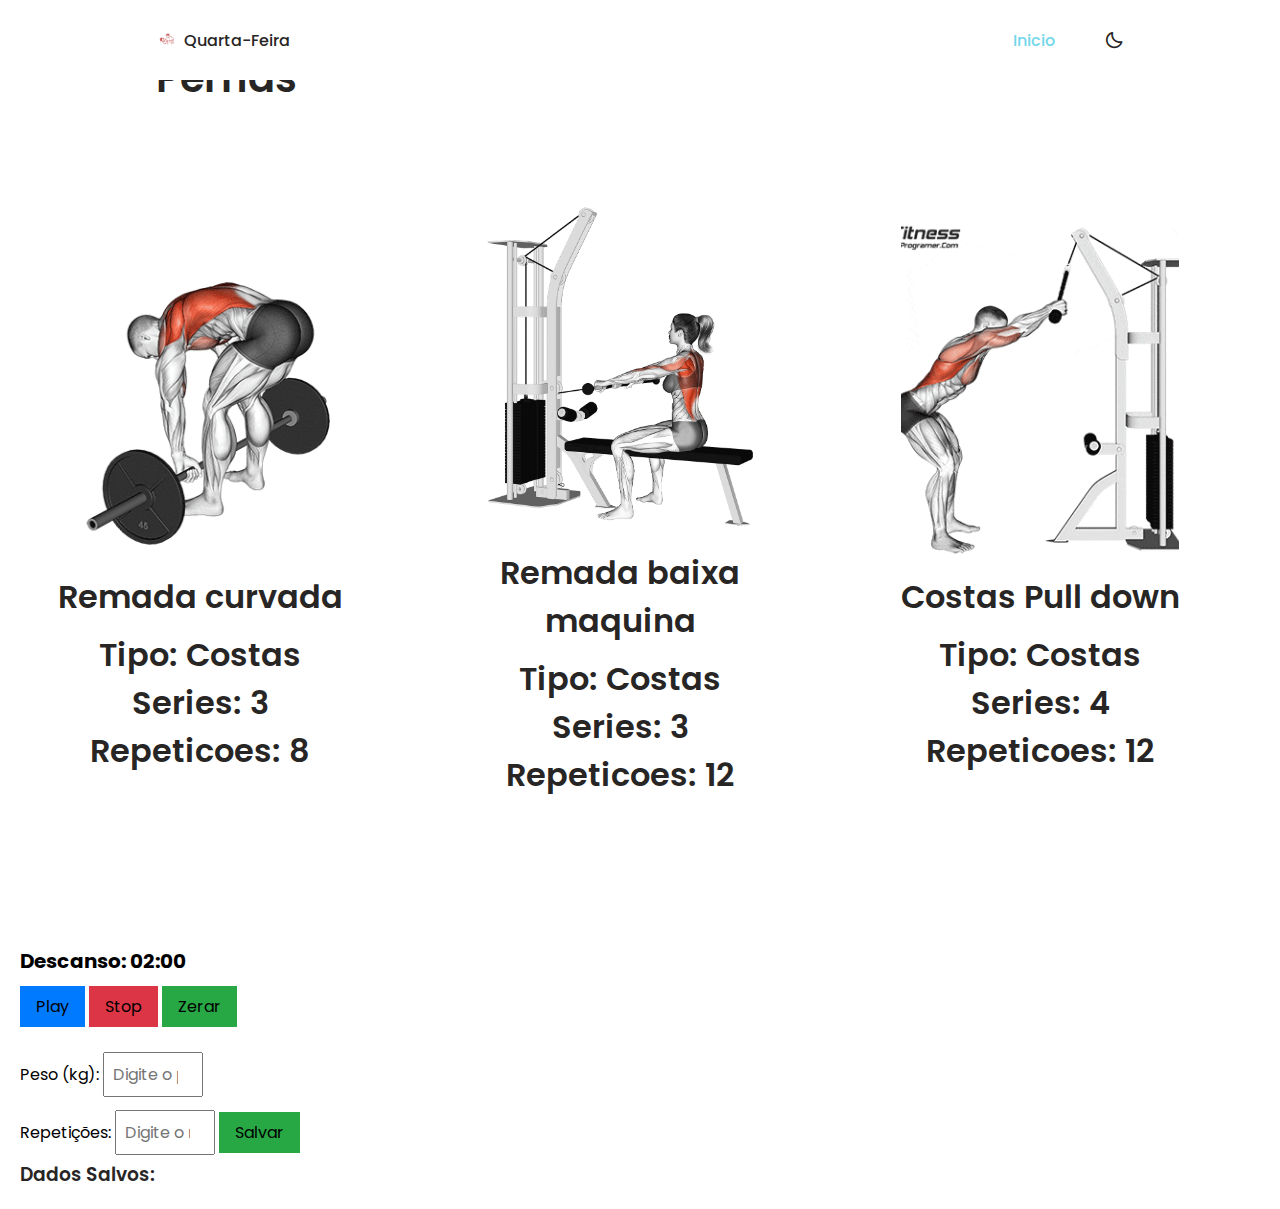
==== Quarta.html @ 47ea39f4 "Add files via upload" ====
<!DOCTYPE html>
<html lang="pt-br">
<head>
    <meta charset="UTF-8">
    <meta name="viewport" content="width=device-width, initial-scale=1.0">

    <!--=============== FAVICON ===============-->
    <link rel="shortcut icon" href="assets/img/favicon.png" type="image/x-icon">

    <!--=============== BOXICONS ===============-->
    <link rel="stylesheet" href="https://unpkg.com/boxicons@latest/css/boxicons.min.css">

    <!--=============== SWIPER CSS ===============--> 
    <link rel="stylesheet" href="./css/swiper-bundle.min.css">

    <!--=============== CSS ===============-->
    <link rel="stylesheet" href="./css/styles1.css">

    <title>Treino Semanal</title>

    <style>
        /* Estilos para a rolagem horizontal */
        .horizontal-scroll-container {
            display: flex;
            overflow-x: auto;  /* Permite rolar horizontalmente */
            gap: 20px;  /* Espaço entre os itens */
            padding: 20px;
            scroll-snap-type: x mandatory;  /* Permite um "efeito de clique" suave quando rolar */
            width: 100vw;  /* Preenche toda a largura da tela */
            height: 90vh;  /* Preenche toda a altura da tela */
        }

        .horizontal-scroll-container::-webkit-scrollbar {
            height: 8px; /* Tamanho da barra de rolagem */
        }

        .horizontal-scroll-container::-webkit-scrollbar-thumb {
            background-color: #ffffff00;  /* Cor da barra de rolagem */
            border-radius: 10px;
        }

        .grid-item {
            background-color: rgba(0, 0, 0, 0);
            border-radius: 8px;
            width: 98vw;  /* Largura maior para ocupar mais espaço */
            max-width: 400px;  /* Largura máxima para não ficar muito grande */
            height: 80vh;  /* Altura maior para usar mais da tela */
            padding: 15px;
            text-align: center;
            scroll-snap-align: start;  /* Alinha o item quando for rolado */
            flex-shrink: 0;  /* Impede que os itens encolham */
            display: flex;
            flex-direction: column;
            justify-content: center;
            align-items: center;
        }

        .grid-item img {
            width: 100%;
            height: 50%;
            object-fit: cover;  /* Garante que a imagem cubra a área do item */
            border-radius: 8px;
            margin-bottom: 10px;
        }

        .grid-item h2 {
            font-size: 32px;  /* Tamanho maior para o título */
            margin-bottom: 10px;
        }

        .grid-item p {
            font-size: 18px;  /* Tamanho maior para o texto */
            color: #000000;
            max-width: 90%;  /* Limita a largura do texto */
            text-align: center;
        }
    </style>
</head>

<body>

    <!--==================== HEADER ====================-->

    <header class="header" id="header">
        <nav class="nav container">
            <a href="index.html" class="nav__logo">
                <img src="assets/img/favicon.png" alt="" class="nav__logo-img"> 
                Quarta-Feira
            </a>

            <div class="nav__menu" id="nav-menu">
                <ul class="nav__list">
                    <li class="nav__item">
                        <a href="index.html" class="nav__link active-link">Inicio</a>
                    </li>
                </ul>

                <div class="nav__close" id="nav-close">
                    <i class='bx bx-x' ></i>
                </div>

                <img src="assets/img/nav-light.png" alt="" class="nav__img">
            </div>
            <div class="nav__btns">

                <!-- Theme change button -->

                <i class='bx bx-moon change-theme' id="theme-button"></i>

                <!-- Toggle button -->

                <div class="nav__toggle" id="nav-toggle">
                    <i class='bx bx-grid-alt' ></i>
                </div>
            </div>

        </nav>
    </header>

    <!--==================== MAIN ====================-->
    <main class="main">
        <section class="home" id="home">
            <div class="home__container container">
                <h1 class="home__title"> Pernas </h1>
            </div>

            <!--==================== GRID DE EXERCÍCIOS COM ROLAGEM HORIZONTAL ====================-->
            <div class="horizontal-scroll-container">

                <div class="grid-item">
                    <img src="./assets/img/Remada curvada.gif" alt="Exercício 1">
                    <h2 class="home__title"> Remada curvada </h2> 

                    <h1>Tipo: Costas</h1>
                    <h1>Series: 3</h1>
                    <h1>Repeticoes: 8</h1>

                </div>

                <div class="grid-item">
                    <img src="./assets/img/Remada baixa maquina.gif" alt="Exercício 2">
                    <h2 class="home__title"> Remada baixa maquina </h2> 

                    <h1>Tipo: Costas</h1>
                    <h1>Series: 3</h1>
                    <h1>Repeticoes: 12</h1>

                </div>

                <div class="grid-item">
                    <img src="./assets/img/Costas Pull down.gif" alt="Exercício 3">
                    <h2 class="home__title"> Costas Pull down </h2> 

                    <h1>Tipo: Costas</h1>
                    <h1>Series: 4</h1>
                    <h1>Repeticoes: 12</h1>

                </div>

                <div class="grid-item">
                    <img src="./assets/img/Costas Pulley aberto.webp" alt="Exercício 4">
                    <h2 class="home__title"> Costas Pulley aberto </h2> 

                    <h1>Tipo: Costas</h1>
                    <h1>Series: 3</h1>
                    <h1>Repeticoes: 8</h1>

                </div>

                <div class="grid-item">
                    <img src="./assets/img/Costas Pulley neutro.gif" alt="Exercício 5">
                    <h2 class="home__title"> Pesado Costas Pulley neutro </h2> 

                    <h1>Tipo: Costas</h1>
                    <h1>Series: 3</h1>
                    <h1>Repeticoes: 8</h1>

                </div>

                <div class="grid-item">
                    <img src="./assets/img/Costas Levantamento terra.gif" alt="Exercício 6">
                    <h2 class="home__title"> Costas Levantamento terra </h2> 

                    <h1>Tipo: Costas</h1>
                    <h1>Series: 3</h1>
                    <h1>Repeticoes: 3</h1>

                </div>

                <div class="grid-item">
                    <img src="./assets/img/Rosca alternada.gif" alt="Exercício 7">
                    <h2 class="home__title"> Rosca alternada </h2> 

                    <h1>Tipo: Costas</h1>
                    <h1>Series: 4</h1>
                    <h1>Repeticoes: 12</h1>

                </div>

                <div class="grid-item">
                    <img src="./assets/img/Rosca Martelo.gif" alt="Exercício 7">
                    <h2 class="home__title"> Rosca Martelo </h2> 

                    <h1>Tipo: Costas</h1>
                    <h1>Series: 3</h1>
                    <h1>Repeticoes: 12</h1>

                </div>


                <!-- Adicione mais itens do grid conforme necessário -->
            </div>
        </section>
    </main>

    <!--==================== FOOTER ====================-->
    <footer class="footer section">
        <div class="timer-container">
          <p>Descanso: <span id="timer">02:00</span></p>
          <button id="play-btn" onclick="startTimer()">Play</button>
          <button id="stop-btn" onclick="stopTimer()">Stop</button>
          <button id="reset-btn" onclick="resetTimer()">Zerar</button>
        </div>
      
        <div class="workout-form">
          <label for="kg">Peso (kg):</label>
          <input type="number" id="kg" placeholder="Digite o peso (kg)" required>
          <br>
          <label for="reps">Repetições:</label>
          <input type="number" id="reps" placeholder="Digite o número de repetições" required>
          
          <button onclick="saveData()">Salvar</button>
        </div>
      
        <div class="saved-data">
          <h3>Dados Salvos:</h3>
          <ul id="data-list"></ul>
        </div>
      </footer>
      
      
      

    <!--=============== SCROLL REVEAL ===============-->
    <script src="./js/scrollreveal.min.js"></script>

    <!--=============== SWIPER JS ===============-->
    <script src="./js/swiper-bundle.min.js"></script>

    <!--=============== MAIN JS ===============-->
    <script src="./js/main.js"></script>
</body>
</html>
---- css/styles1.css ----
/*=============== GOOGLE FONTS ===============*/
@import url("https://fonts.googleapis.com/css2?family=Poppins:wght@400;500;600&display=swap");

/*=============== VARIABLES CSS ===============*/
:root {
  --header-height: 3.5rem;

  /*========== Colors ==========*/
  /*Color mode HSL(hue, saturation, lightness)*/
  --first-color: hsl(189, 73%, 68%);
  --first-color-alt: hsl(304, 100%, 50%);
  --title-color: hsl(355, 4%, 15%);
  --text-color: hsl(0, 0%, 0%);
  --text-color-light: hsl(355, 4%, 55%);
  --body-color: #fff;
  --container-color: #fff;

  /*========== Font and typography ==========*/
  /*.5rem = 8px | 1rem = 16px ...*/
  --body-font: 'Poppins', sans-serif;

  --biggest-font-size: 1.5rem;
  --h1-font-size: 1.5rem;
  --h2-font-size: 1.25rem;
  --h3-font-size: 1rem;
  --normal-font-size: .938rem;
  --small-font-size: .813rem;
  --smaller-font-size: .75rem;

  /*========== Font weight ==========*/

  --font-medium: 500;
  --font-semi-bold: 600;

  /*========== Margenes Bottom ==========*/
  /*.5rem = 8px | 1rem = 16px ...*/

  --mb-0-25: .25rem;
  --mb-0-5: .5rem;
  --mb-1: 2rem;
  --mb-1-5: 1.5rem;
  --mb-2: 2rem;
  --mb-2-5: 2.5rem;

  /*========== z index ==========*/

  --z-tooltip: 10;
  --z-fixed: 100;
}

/* Responsive typography */

@media screen and (min-width: 968px) {
  :root {
    --biggest-font-size: 2.5rem;
    --h1-font-size: 2.25rem;
    --h2-font-size: 1.5rem;
    --h3-font-size: 1.25rem;
    --normal-font-size: 1rem;
    --small-font-size: .875rem;
    --smaller-font-size: .813rem;
  }
}

/*=============== BASE ===============*/

* {
  box-sizing: border-box;
  padding: 0;
  margin: 0;
}

html {
  scroll-behavior: smooth;
}

body,
button,
input {
  font-family: var(--body-font);
  font-size: var(--normal-font-size);
}

body {
  margin: var(--header-height) 0 0 0;
  background-color: var(--body-color);
  color: var(--text-color);
  transition: .4s; /*For animation dark mode*/
}

h1, h2, h3, h4 {
  color: var(--title-color);
  font-weight: var(--font-semi-bold);
}

ul {
  list-style: none;
}

a {
  text-decoration: none;
}

img {
  max-width: 75%;
  height: auto;
}

button {
  cursor: pointer;
  border: none;
  outline: none;
}

/*=============== THEME ===============*/

.nav__btns {
  display: flex;
  align-items: center;
  column-gap: 1rem;
}

.change-theme {
  color: var(--title-color);
  font-size: 1.25rem;
  cursor: pointer;
}

/*========== Variables Dark theme ==========*/

body.dark-theme {
  --title-color: hsl(355, 4%, 95%);
  --text-color: hsl(355, 4%, 75%);
  --body-color: hsl(0, 0%, 0%);
  --container-color: hsl(0, 0%, 0%);
}

/*========== 
    Color changes in some parts of 
    the website, in dark theme 
==========*/

.dark-theme .scroll-header,
.dark-theme .nav__menu {
  box-shadow: 0 2px 4px hsla(0, 0%, 4%, .3);
}


.dark-theme .message__input {
  background-color: var(--body-color);
}

.dark-theme .message__button {
  background-color: var(--first-color);
}

.dark-theme .message__button:hover {
  background-color: var(--first-color-alt);
}

.dark-theme::-webkit-scrollbar {
  background: hsl(348, 14%, 7%);
}

/*=============== REUSABLE CSS CLASSES ===============*/

.container {
  max-width: 968px;
  margin-left: var(--mb-1-5);
  margin-right: var(--mb-1-5);
}

.grid {
  display: grid;
}

.main {
  overflow: hidden;
}

.section {
  padding: 1rem 5px 2rem;
}

.section__title {
  font-size: var(--h2-font-size);
  margin-bottom: var(--mb-2-5);
  text-align: center;
}

/*=============== HEADER ===============*/
.header {
  width: 100%;
  background-color: var(--body-color);
  position: fixed;
  top: 0;
  left: 0;
  z-index: var(--z-fixed);
  transition: .4s; /*For animation dark mode*/
}

/*=============== NAV ===============*/

.nav {
  height: var(--header-height);
  display: flex;
  justify-content: space-between;
  align-items: center;
}

.nav__logo, 
.nav__close, 
.nav__toggle {
  color: var(--title-color);
}

.nav__logo {
  display: flex;
  align-items: center;
  column-gap: .25rem;
  font-weight: var(--font-medium);
}

.nav__logo-img {
  width: 1.5rem;
}

.nav__toggle {
  display: inline-flex;
  font-size: 1.25rem;
  cursor: pointer;
}

@media screen and (max-width: 767px) {
  .nav__menu {
    position: fixed;
    background-color: var(--body-color);
    top: -100%;
    left: 0;
    width: 100%;
    padding: 4rem 0;
    border-radius: 0 0 1.5rem 1.5rem;
    box-shadow: 0 1px 4px hsla(0, 4%, 15%, .1);
    transition: .4s;
  }
}

.nav__img {
  width: 100px;
  position: absolute;
  top: 0;
  left: 0;
  transform: rotate(-15deg);
}

.nav__list {
  display: flex;
  flex-direction: column;
  align-items: center;
  row-gap: 1.5rem;
}

.nav__link {
  color: var(--title-color);
  font-weight: var(--font-medium);
  transition: .3s;
}

.nav__link:hover {
  color: var(--first-color);
}

.nav__close {
  font-size: 2rem;
  position: absolute;
  top: .5rem;
  right: 1rem;
  cursor: pointer;
}

/* Show menu */
.show-menu {
  top: 0;
}

/* Change background header */
.scroll-header {
  box-shadow: 0 1px 4px hsla(0, 4%, 15%, .1);
}

/* Active link */
.active-link {
  color: var(--first-color);
}

/*=============== HOME ===============*/
.home__container {
  padding-top: 0rem;
  row-gap: 1.5rem;
}

.home__img {
  width: 320px;
  justify-self: center;
}

.home__data {
  text-align: center;
}

.home__title {
  font-size: var(--biggest-font-size);
  line-height: 150%;
  margin-bottom: var(--mb-0-5);
}

.home__description {
  font-size: var(--small-font-size);
  padding: 0 2rem;
  margin-bottom: var(--mb-2-5);
}

/*=============== BUTTONS ===============*/
.button {
  display: inline-block;
  background-color: var(--first-color);
  color: rgb(0, 0, 0);
  padding: 1.15rem 2.75rem;
  font-weight: var(--font-medium);
  border-radius: 3rem;
  transition: .3s;
}

.button:hover {
  background-color: var(--first-color-alt);
}

/*=============== GIVING ===============*/
.giving__container {
  grid-template-columns: repeat(3, 1fr);
  gap: 2.5rem 1.5rem;
}

.giving__content {
  text-align: center;
}

.giving__img {
  width: 200px;
  transition: .3s;
}

.giving__title {
  font-size: var(--h3-font-size);
  margin-bottom: var(--mb-0-100);
}

.giving__description {
  font-size: var(--small-font-size);
}

.giving__img:hover {
  transform: translateY(-.25rem);
}

/*=============== CELEBRATE ===============*/

.celebrate__container {
  row-gap: 2rem;
}

.celebrate__data {
  text-align: center;
}

.celebrate__title {
  margin-bottom: var(--mb-1-5);
}

.celebrate__description {
  margin-bottom: var(--mb-2-5);
}

.celebrate__img {
  width: 250px;
  justify-self: center;
}

/*=============== GIFT ===============*/
.gift__container {
  grid-template-columns: repeat(3, 1fr);
  gap: 1.5rem;
}

.gift__card {
  display: grid;
  position: relative;
  background-color: var(--container-color);
  box-shadow: 0 4px 16px rgba(119, 0, 255, 0.1);
  padding: 1.5rem 1rem 1rem;
  border-radius: .75rem;
}

.gift__img {
  width: 100px;
  justify-self: center;
  margin-bottom: var(--mb-0-25);
  transition: .3s;
}

.gift__icon {
  font-size: 1.25rem;
  color: var(--first-color);
  position: absolute;
  top: 1rem;
  right: 1rem;
  cursor: pointer;
}

.gift__price {
  font-size: var(--h3-font-size);
}

.gift__title {
  font-size: var(--smaller-font-size);
  font-weight: var(--font-medium);
}

.gift__card:hover .gift__img {
  transform: translateY(-.25rem);
}

/*=============== NEW ===============*/
.new__card {
  position: relative;
  width: 230px;
  background-color: var(--container-color);
  box-shadow: 0 4px 16px hsla(355, 25%, 15%, .1);
  padding: 1rem 1rem 1.5rem;
  border-radius: .75rem;
  text-align: center;
  margin-bottom: 4rem;
  overflow: hidden;
}

.new__overlay {
  width: 250px;
  height: 250px;
  background-color: var(--first-color);
  position: absolute;
  top: -5rem;
  left: .65rem;
  z-index: 0;
}

.new__img {
  position: relative;
  width: 250px;
  margin-bottom: var(--mb-2);
  transition: .3s;
}

.new__price {
  font-size: var(--h2-font-size);
}

.new__title {
  font-weight: var(--font-medium);
}

.new__button {
  display: flex;
  padding: .5rem;
  border-radius: .25rem .25rem .75rem .25rem;
  position: absolute;
  right: 0;
  bottom: 0;
}

.new__icon {
  font-size: 1.25rem;
}

.new__card:hover .new__img {
  transform: translateY(-.5rem);
}

/*Class Swiper*/
.swiper-pagination-bullet {
  background-color: var(--text-color);
}

.swiper-pagination-bullet-active {
  background-color: var(--first-color);
}

/*=============== MESSAGE ===============*/


.message__form {
  text-align: center;
}

.message__title {
  color: #fff;
  margin-bottom: var(--mb-2-5);
}

.message__input {
  width: 100%;
  background: #fff;
  color: var(--text-color);
  padding: 1rem 1.5rem;
  border-radius: 3rem;
  border: none;
  outline: none;
  margin-bottom: var(--mb-1);
}

.message__button {
  background-color: var(--title-color);
  width: 100%;
}

.message__button:hover {
  background-color: var(--title-color);
}

.message__img {
  width: 500px;
  justify-self: center;

}

/*=============== FOOTER ===============*/
.footer {
  overflow: hidden;
}

.footer__container {
  position: relative;
  row-gap: 2rem;
}

.footer__logo {
  display: flex;
  align-items: center;
  column-gap: .25rem;
  color: var(--title-color);
  font-weight: var(--font-medium);
}

.footer__logo-img {
  width: 1.5rem;
}

.footer__description {
  font-size: var(--small-font-size);
}

.footer__logo, 
.footer__title {
  margin-bottom: var(--mb-1);
}

.footer__title {
  font-size: var(--h3-font-size);
}

.footer__links, 
.footer__aviables {
  display: flex;
  flex-direction: column;
  row-gap: .75rem;
}

.footer__link {
  color: var(--text-color);
  transition: .3s;
}

.footer__link:hover {
  color: var(--title-color);
}

.footer__aviable-img {
  width: 100px;
  cursor: pointer;
}

.footer__copy {
  display: block;
  margin: 3.5rem 0 1rem 0;
  text-align: center;
  font-size: var(--smaller-font-size);
  color: var(--text-color-light);
}

.footer__img1, 
.footer__img2 {
  position: absolute;
  width: 100px;
}

.footer__img1 {
  top: 25%;
  right: 2rem;
}

.footer__img2 {
  top: 75%;
  right: -4rem;
}

/*=============== SCROLL UP ===============*/

.scrollup {
  position: fixed;
  right: 1rem;
  bottom: -30%;
  background-color: var(--container-color);
  box-shadow: 0 4px 12px rgba(0, 0, 0, 0.1);
  display: inline-flex;
  padding: .35rem;
  border-radius: .25rem;
  z-index: var(--z-tooltip);
  opacity: .8;
  transition: .4s;
}

.scrollup:hover { 
  opacity: 1;
}

.scrollup__icon {
  font-size: 1.25rem;
  color: var(--first-color);
}

/* Show Scroll Up*/
.show-scroll {
  bottom: 3rem;
}

/*=============== SCROLL BAR ===============*/
::-webkit-scrollbar {
  width: .6rem;
  background: hsl(0, 0%, 0%);
  border-radius: 1rem;
}

::-webkit-scrollbar-thumb {
  background: hsl(0, 0%, 0%);
  border-radius: 1rem;
}

/*=============== BREAKPOINTS ===============*/
/* For small devices */
@media screen and (max-width: 320px) {
  .container {
    margin-left: var(--mb-1);
    margin-right: var(--mb-1);
  }

  .giving__container {
    gap: 1rem;
  }

  .gift__container {
    grid-template-columns: 150px;
    justify-content: center;
  }
}

/* For medium devices */
@media screen and (min-width: 576px) {
  .home__description {
    padding: 0 8rem;
  }

  .giving__container {
    grid-template-columns: repeat(3, 142px);
    justify-content: center;
    gap: 2.5rem 3.5rem;
  }

  .celebrate__description {
    padding: 0 4rem;
  }

  .gift__container {
    grid-template-columns: repeat(3, 180px);
    justify-content: center;
    gap: 2rem;
  }

  .message__input,
  .message__button {
    width: 60%;
  }

  .footer__container {
    grid-template-columns: repeat(5, 1fr);
    gap: 3rem 1rem;
  }
}

@media screen and (min-width: 767px) {
  body {
    margin: 0;
  }

  .nav {
    height: calc(var(--header-height) + 1.5rem);
    column-gap: 3rem;
  }
  .nav__toggle, 
  .nav__close, 
  .nav__img {
    display: none;
  }
  .nav__menu {
    margin-left: auto;
  }
  .nav__list {
    flex-direction: row;
    column-gap: 3rem;
  }
  .dark-theme .nav__menu {
    box-shadow: none;
  }

  .home__container,
  .celebrate__container,
  .message__container {
    grid-template-columns: repeat(2, 1fr);
    align-items: center;
  }
  .home__container {
    padding-top: 3rem;
  }
  .home__data {
    text-align: initial;
  }
  .home__description {
    padding: 0;
  }

  .giving__container {
    grid-template-columns: repeat(3, 142px);
    column-gap: 5rem;
  }

  .celebrate__data, 
  .celebrate__title {
    align-items: center;
  }
  .celebrate__description {
    padding: 0;
  }

  .gift__container {
    grid-template-columns: repeat(5, 200px);
    gap: 2.5rem;
  }

  .footer__container {
    grid-template-columns: repeat(5, 1fr);
  }
}

/* For large devices */
@media screen and (min-width: 992px) {
  .container {
    margin-left: auto;
    margin-right: auto;
  }

  .home__container {
    column-gap: 1rem;
  }
  .home__img {
    width: 500px;
  }
  .home__description {
    padding-right: 8rem;
  }

  .giving__container {
    column-gap: 8rem;
    padding-top: 2rem;
  }
  .giving__img {
    width: 120px;
  }

  .celebrate__img {
    width: 450px;
  }
  .celebrate__description {
    padding-right: 0rem;
  }

  .gift__container {
    padding-top: 2rem;
  }
  .gift__card {
    padding: 2rem 1.5rem 1.5rem;
  }
  .gift__img {
    width: 120px;
    margin-bottom: var(--mb-1);
  }
  .gift__title {
    font-size: var(--small-font-size);
  }

  .new__container {
    padding-top: 2rem;
  }
  .new__card {
    margin-bottom: 5rem;
  }
  .new__price {
    font-size: var(--h3-font-size);
  }

  .message__container {
    padding: 2.5rem ;
    grid-template-columns: repeat(2, max-content);
    column-gap: 5rem;
    justify-content: center;
  }

  .message__form {
    text-align: initial;
  }
  .message__title {
    font-size: var(--h1-font-size);
  }
  .message__input {
    display: block;
    width: 280px;
  }
  .message__button {
    width: initial;
  }
  .message__img {
    width: 320px;
    justify-self: center;
  }

  .footer__container {
    grid-template-columns: repeat(5, max-content);
    justify-content: space-between;
  }
  .footer__copy {
    margin-top: 7rem;
  }
  
  .scrollup {
    right: 3rem;
  }
}

.footer {
  padding: 20px;;
}

.timer-container {
  font-size: 20px;
  font-weight: bold;
}

.workout-form {
  margin-top: 20px;
}

.workout-form input {
  margin: 5px 0;
  padding: 8px;
  width: 100px;
}

button {
  margin-top: 10px;
  padding: 8px 16px;
  background-color: #28a745;
  color: rgb(0, 0, 0);
  border: none;
  cursor: pointer;
}

button:hover {
  background-color: #218838;
}

#stop-btn {
  background-color: #dc3545;
}

#stop-btn:hover {
  background-color: #c82333;
}

#play-btn {
  background-color: #007bff;
}

#play-btn:hover {
  background-color: #0069d9;
}
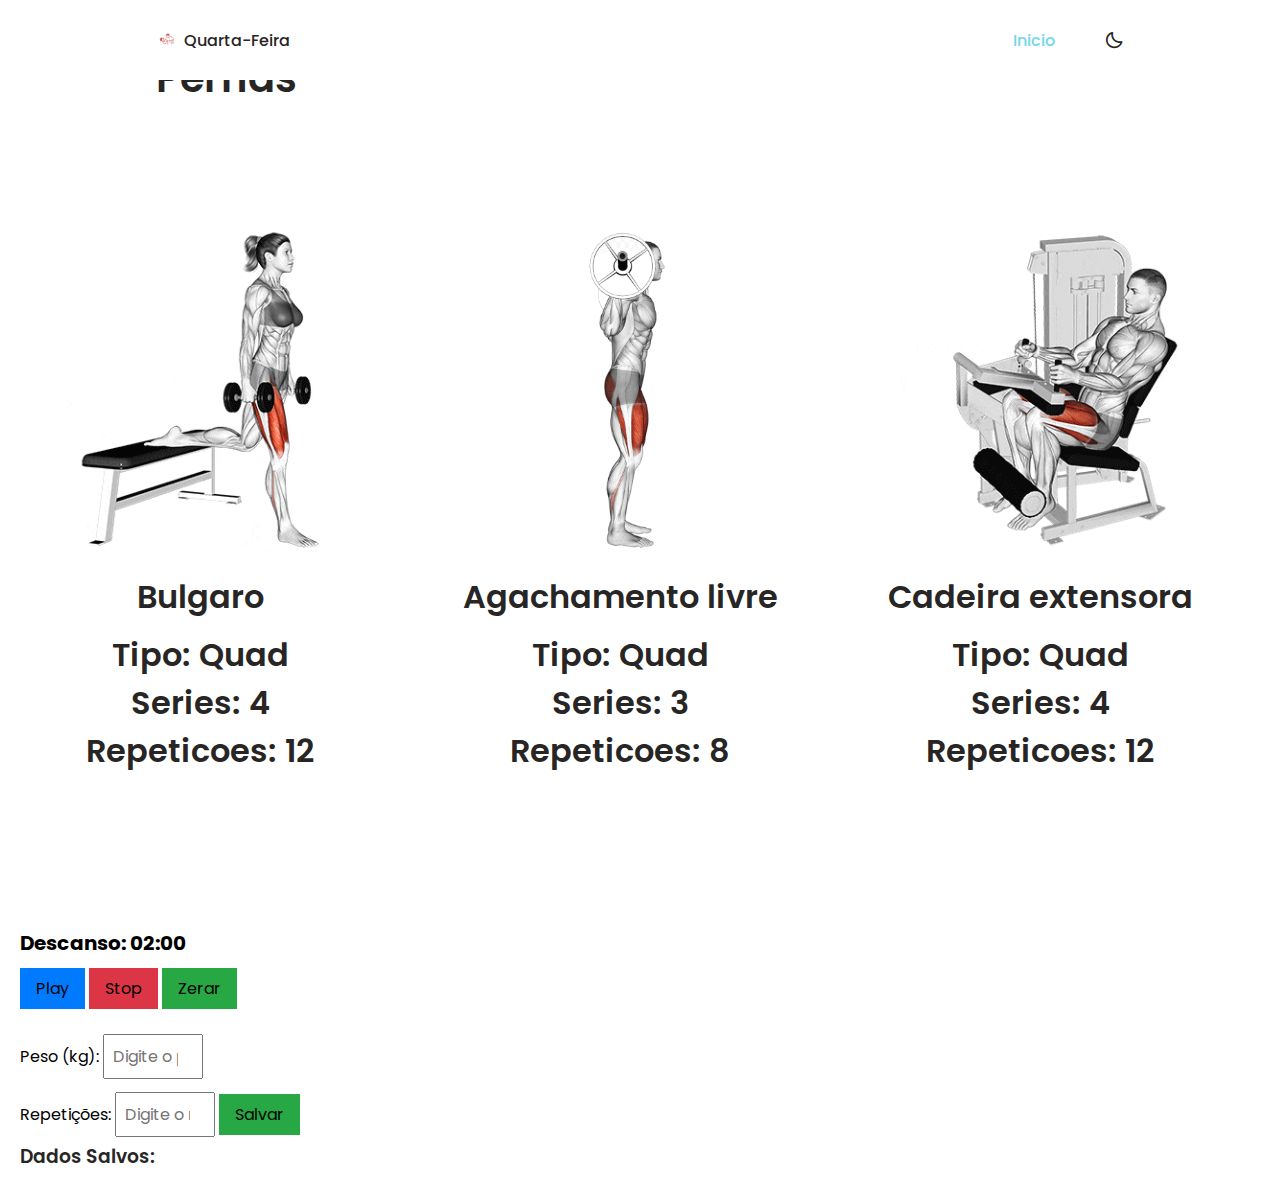
==== commit e744ff1d: "Add files via upload" ====
--- a/Quarta.html
+++ b/Quarta.html
@@ -27,7 +27,7 @@
             padding: 20px;
             scroll-snap-type: x mandatory;  /* Permite um "efeito de clique" suave quando rolar */
             width: 100vw;  /* Preenche toda a largura da tela */
-            height: 90vh;  /* Preenche toda a altura da tela */
+            height: 88vh;  /* Preenche toda a altura da tela */
         }
 
         .horizontal-scroll-container::-webkit-scrollbar {
@@ -128,85 +128,74 @@
             <div class="horizontal-scroll-container">
 
                 <div class="grid-item">
-                    <img src="./assets/img/Remada curvada.gif" alt="Exercício 1">
-                    <h2 class="home__title"> Remada curvada </h2> 
-
-                    <h1>Tipo: Costas</h1>
+                    <img src="./assets/img/Bulgaro.gif" alt="Exercício 1">
+                    <h2 class="home__title"> Bulgaro </h2> 
+
+                    <h1>Tipo: Quad</h1>
+                    <h1>Series: 4</h1>
+                    <h1>Repeticoes: 12</h1>
+
+                </div>
+
+                <div class="grid-item">
+                    <img src="./assets/img/Agachamento livre.gif" alt="Exercício 2">
+                    <h2 class="home__title"> Agachamento livre </h2> 
+
+                    <h1>Tipo: Quad</h1>
                     <h1>Series: 3</h1>
                     <h1>Repeticoes: 8</h1>
 
                 </div>
 
                 <div class="grid-item">
-                    <img src="./assets/img/Remada baixa maquina.gif" alt="Exercício 2">
-                    <h2 class="home__title"> Remada baixa maquina </h2> 
-
-                    <h1>Tipo: Costas</h1>
-                    <h1>Series: 3</h1>
-                    <h1>Repeticoes: 12</h1>
-
-                </div>
-
-                <div class="grid-item">
-                    <img src="./assets/img/Costas Pull down.gif" alt="Exercício 3">
-                    <h2 class="home__title"> Costas Pull down </h2> 
-
-                    <h1>Tipo: Costas</h1>
+                    <img src="./assets/img/Cadeira extensora.gif" alt="Exercício 3">
+                    <h2 class="home__title"> Cadeira extensora </h2> 
+
+                    <h1>Tipo: Quad</h1>
                     <h1>Series: 4</h1>
                     <h1>Repeticoes: 12</h1>
 
                 </div>
 
                 <div class="grid-item">
-                    <img src="./assets/img/Costas Pulley aberto.webp" alt="Exercício 4">
-                    <h2 class="home__title"> Costas Pulley aberto </h2> 
-
-                    <h1>Tipo: Costas</h1>
+                    <img src="./assets/img/Leg 45.webp" alt="Exercício 4">
+                    <h2 class="home__title"> Leg 45 </h2> 
+
+                    <h1>Tipo: Quad</h1>
                     <h1>Series: 3</h1>
                     <h1>Repeticoes: 8</h1>
 
                 </div>
 
                 <div class="grid-item">
-                    <img src="./assets/img/Costas Pulley neutro.gif" alt="Exercício 5">
-                    <h2 class="home__title"> Pesado Costas Pulley neutro </h2> 
-
-                    <h1>Tipo: Costas</h1>
+                    <img src="./assets/img/Flexao nordica.gif" alt="Exercício 5">
+                    <h2 class="home__title"> Flexao nordica </h2> 
+
+                    <h1>Tipo: Post</h1>
+                    <h1>Series: 2</h1>
+                    <h1>Repeticoes: 8</h1>
+
+                </div>
+
+                <div class="grid-item">
+                    <img src="./assets/img/Cadeira flexora.gif" alt="Exercício 6">
+                    <h2 class="home__title"> Cadeira flexora </h2> 
+
+                    <h1>Tipo: Post</h1>
+                    <h1>Series: 4</h1>
+                    <h1>Repeticoes: 12</h1>
+
+                </div>
+
+                <div class="grid-item">
+                    <img src="./assets/img/Panturrilha.gif" alt="Exercício 7">
+                    <h2 class="home__title"> Panturrilha </h2> 
+
+                    <h1>Tipo: Post</h1>
                     <h1>Series: 3</h1>
-                    <h1>Repeticoes: 8</h1>
-
-                </div>
-
-                <div class="grid-item">
-                    <img src="./assets/img/Costas Levantamento terra.gif" alt="Exercício 6">
-                    <h2 class="home__title"> Costas Levantamento terra </h2> 
-
-                    <h1>Tipo: Costas</h1>
-                    <h1>Series: 3</h1>
-                    <h1>Repeticoes: 3</h1>
-
-                </div>
-
-                <div class="grid-item">
-                    <img src="./assets/img/Rosca alternada.gif" alt="Exercício 7">
-                    <h2 class="home__title"> Rosca alternada </h2> 
-
-                    <h1>Tipo: Costas</h1>
-                    <h1>Series: 4</h1>
-                    <h1>Repeticoes: 12</h1>
-
-                </div>
-
-                <div class="grid-item">
-                    <img src="./assets/img/Rosca Martelo.gif" alt="Exercício 7">
-                    <h2 class="home__title"> Rosca Martelo </h2> 
-
-                    <h1>Tipo: Costas</h1>
-                    <h1>Series: 3</h1>
-                    <h1>Repeticoes: 12</h1>
-
-                </div>
-
+                    <h1>Repeticoes: 12</h1>
+
+                </div>
 
                 <!-- Adicione mais itens do grid conforme necessário -->
             </div>
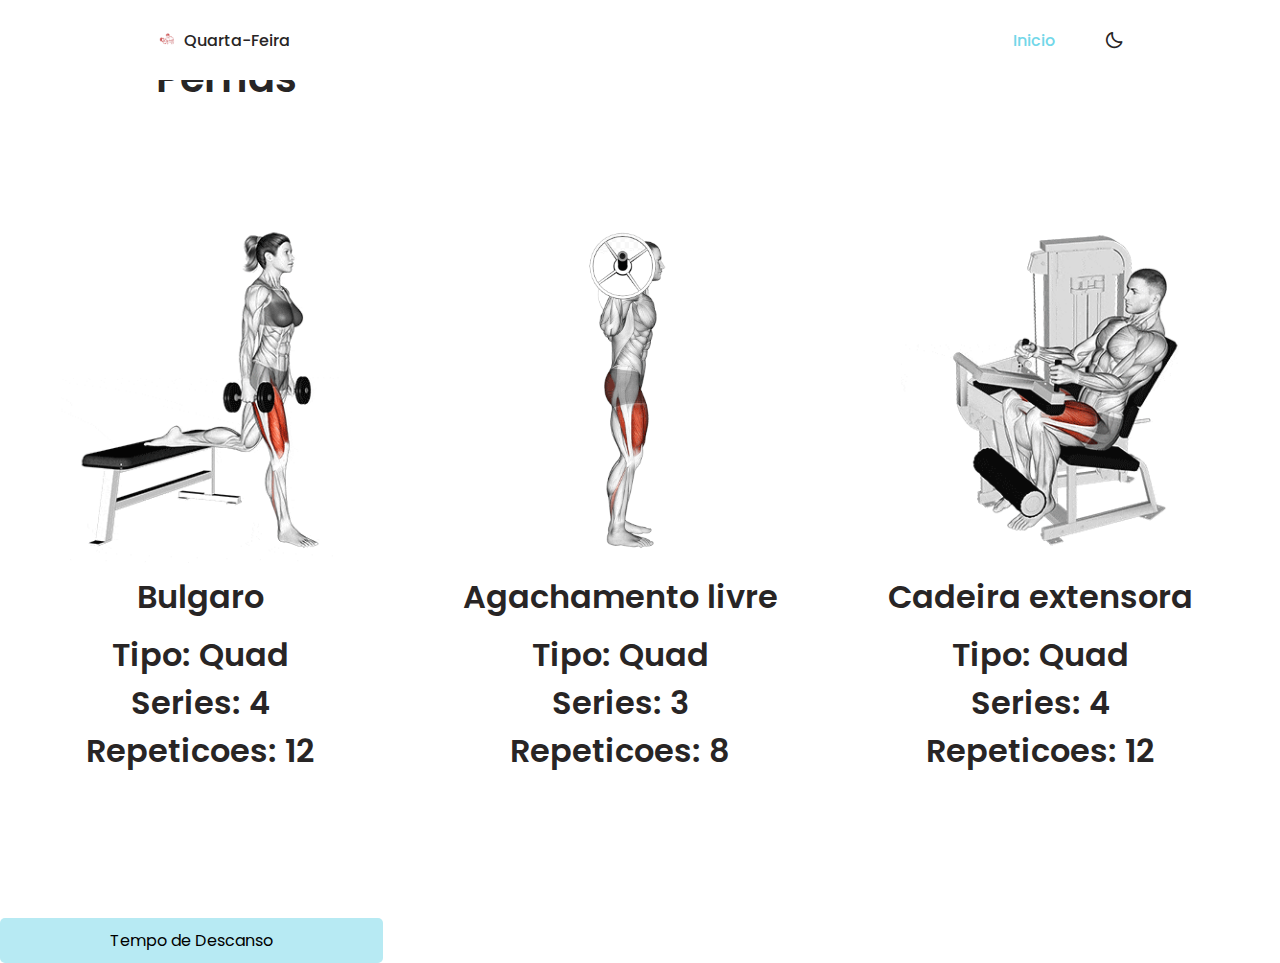
==== commit 35e5faed: "Add files via upload" ====
--- a/Quarta.html
+++ b/Quarta.html
@@ -203,32 +203,15 @@
     </main>
 
     <!--==================== FOOTER ====================-->
-    <footer class="footer section">
-        <div class="timer-container">
-          <p>Descanso: <span id="timer">02:00</span></p>
-          <button id="play-btn" onclick="startTimer()">Play</button>
-          <button id="stop-btn" onclick="stopTimer()">Stop</button>
-          <button id="reset-btn" onclick="resetTimer()">Zerar</button>
-        </div>
-      
-        <div class="workout-form">
-          <label for="kg">Peso (kg):</label>
-          <input type="number" id="kg" placeholder="Digite o peso (kg)" required>
-          <br>
-          <label for="reps">Repetições:</label>
-          <input type="number" id="reps" placeholder="Digite o número de repetições" required>
-          
-          <button onclick="saveData()">Salvar</button>
-        </div>
-      
-        <div class="saved-data">
-          <h3>Dados Salvos:</h3>
-          <ul id="data-list"></ul>
-        </div>
-      </footer>
-      
-      
-      
+    <button id="toggle-footer-btn" onclick="toggleFooter()">Tempo de Descanso</button>
+
+    <footer class="footer section" id="footer" style="display: none;">
+      <div class="timer-container">
+        <p>Descanso: <span id="timer">02:00</span></p>
+        <button id="play-btn" onclick="startTimer()">Play</button>
+        <button id="stop-btn" onclick="stopTimer()">Stop</button>
+        <button id="reset-btn" onclick="resetTimer()">Zerar</button>
+      </div>
 
     <!--=============== SCROLL REVEAL ===============-->
     <script src="./js/scrollreveal.min.js"></script>
--- a/css/styles1.css
+++ b/css/styles1.css
@@ -130,7 +130,7 @@
 
 body.dark-theme {
   --title-color: hsl(355, 4%, 95%);
-  --text-color: hsl(355, 4%, 75%);
+  --text-color: hsl(0, 0%, 100%);
   --body-color: hsl(0, 0%, 0%);
   --container-color: hsl(0, 0%, 0%);
 }
@@ -179,7 +179,7 @@
 }
 
 .section {
-  padding: 1rem 5px 2rem;
+  padding: 2rem 5px 2rem;
 }
 
 .section__title {
@@ -325,7 +325,7 @@
   display: inline-block;
   background-color: var(--first-color);
   color: rgb(0, 0, 0);
-  padding: 1.15rem 2.75rem;
+  padding: 0.50rem 1.75rem;
   font-weight: var(--font-medium);
   border-radius: 3rem;
   transition: .3s;
@@ -884,29 +884,104 @@
 
 button {
   margin-top: 10px;
-  padding: 8px 16px;
-  background-color: #28a745;
+  border-radius: 5px;
+  padding: 10px 110px;
+  background-color: #b7eaf3;
   color: rgb(0, 0, 0);
   border: none;
   cursor: pointer;
 }
 
 button:hover {
-  background-color: #218838;
+  background-color: #2eceeb;
 }
 
 #stop-btn {
-  background-color: #dc3545;
+  background-color: #b7eaf3;
 }
 
 #stop-btn:hover {
-  background-color: #c82333;
+  background-color: #2eceeb;
 }
 
 #play-btn {
-  background-color: #007bff;
+  background-color: #b7eaf3;
 }
 
 #play-btn:hover {
-  background-color: #0069d9;
-}
+  background-color: #2eceeb;
+}
+
+/* Estilos para o footer */
+footer {
+  position: relative;
+  padding: 20px;
+  text-align: center;
+}
+
+/* Estilos para o bloco de notas dentro do footer */
+.note-container {
+  display: none;
+  padding: 15px;
+  border: 1px solid #ddd;
+  box-shadow: 0 4px 6px rgba(0, 0, 0, 0.1);
+  margin-top: 20px;  /* Espaço entre o footer e o bloco de notas */
+  text-align: center;
+  overflow-y: auto; /* Para permitir rolagem se o conteúdo for muito grande */
+}
+
+.note-container h3 {
+  margin: 0;
+  font-size: 18px;
+}
+
+.note-textarea {
+  width: 100%;
+  height: 150px;
+  margin-top: 10px;
+  padding: 10px;
+  font-size: 14px;
+  border: 1px solid #ccc;
+  border-radius: 4px;
+}
+
+.save-button {
+  display: block;
+  width: 100%;
+  padding: 10px;
+  background-color: #4CAF50;
+  color: rgb(0, 0, 0);
+  border: none;
+  border-radius: 4px;
+  cursor: pointer;
+  margin-top: 10px;
+}
+
+.save-button:hover {
+  background-color: #45a049;
+}
+
+.saved-notes {
+  margin-top: 20px;
+}
+
+.saved-note {
+  padding: 8px;
+  margin-bottom: 5px;
+  border-radius: 4px;
+  font-size: 14px;
+}
+
+.toggle-btn {
+  padding: 10px;
+  background-color: #202020;
+  color: white;
+  border: none;
+  border-radius: 4px;
+  cursor: pointer;
+  margin-bottom: 20px;
+}
+
+.toggle-btn:hover {
+  background-color: #202020;
+}
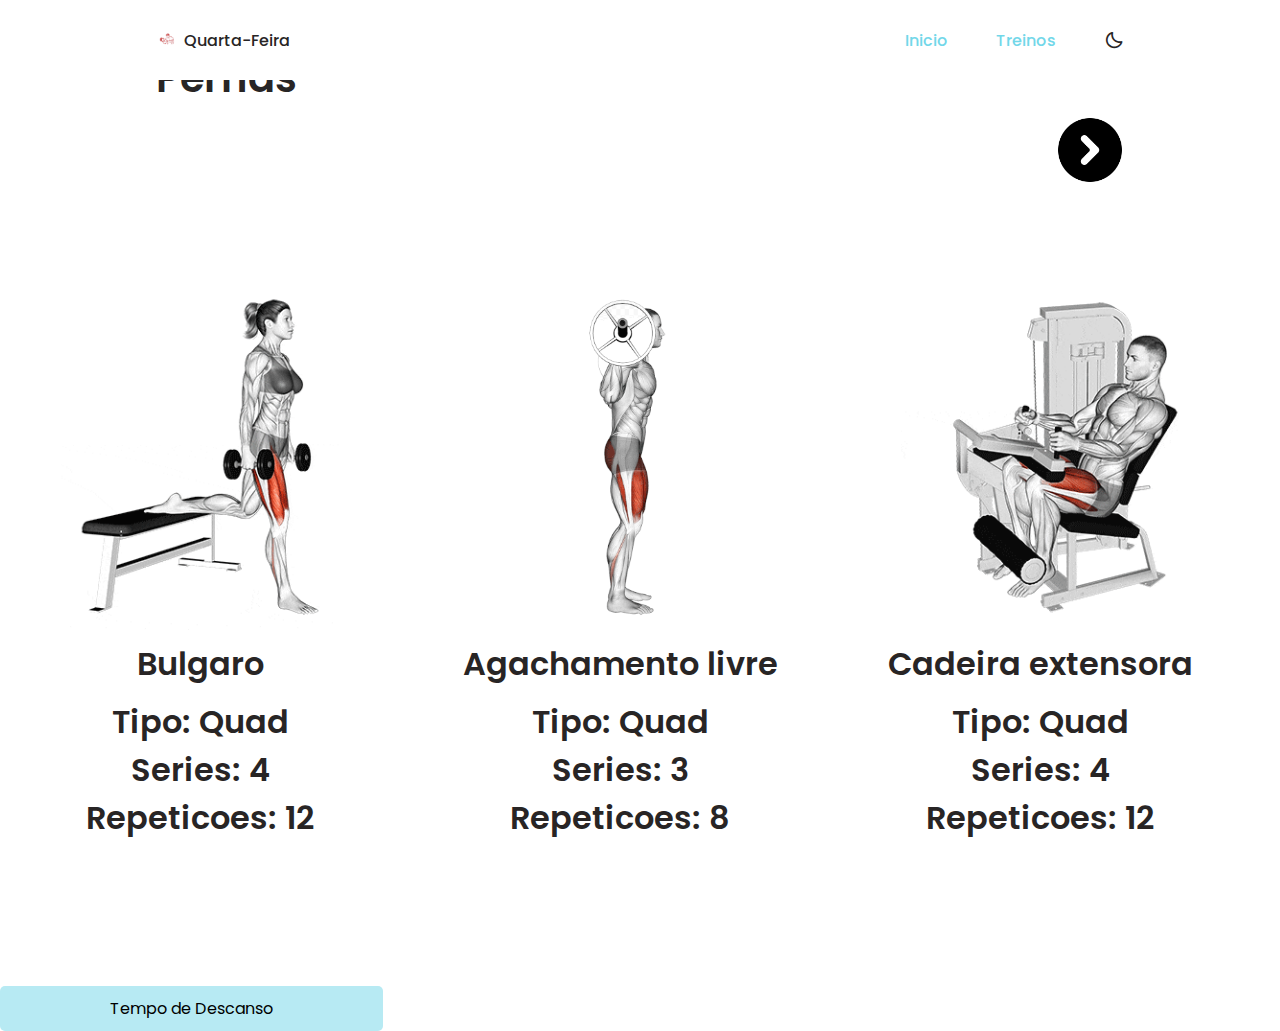
==== commit 4eda3da0: "Add files via upload" ====
--- a/Quarta.html
+++ b/Quarta.html
@@ -93,6 +93,9 @@
                     <li class="nav__item">
                         <a href="index.html" class="nav__link active-link">Inicio</a>
                     </li>
+                    <li class="nav__item">
+                        <a href="Resumo.html" class="nav__link active-link">Treinos</a>
+                    </li>
                 </ul>
 
                 <div class="nav__close" id="nav-close">
@@ -122,6 +125,7 @@
         <section class="home" id="home">
             <div class="home__container container">
                 <h1 class="home__title"> Pernas </h1>
+                <img src="./assets/img/seta.png"  class="item-icon">
             </div>
 
             <!--==================== GRID DE EXERCÍCIOS COM ROLAGEM HORIZONTAL ====================-->
--- a/css/styles1.css
+++ b/css/styles1.css
@@ -8,7 +8,7 @@
   /*========== Colors ==========*/
   /*Color mode HSL(hue, saturation, lightness)*/
   --first-color: hsl(189, 73%, 68%);
-  --first-color-alt: hsl(304, 100%, 50%);
+  --first-color-alt: hsl(0, 0%, 0%);
   --title-color: hsl(355, 4%, 15%);
   --text-color: hsl(0, 0%, 0%);
   --text-color-light: hsl(355, 4%, 55%);
@@ -295,7 +295,7 @@
 
 /*=============== HOME ===============*/
 .home__container {
-  padding-top: 0rem;
+  padding-top: 1rem;
   row-gap: 1.5rem;
 }
 
@@ -879,7 +879,7 @@
 .workout-form input {
   margin: 5px 0;
   padding: 8px;
-  width: 100px;
+  width: 240px;
 }
 
 button {
@@ -985,3 +985,15 @@
 .toggle-btn:hover {
   background-color: #202020;
 }
+
+.item-icon {
+  width: 7%;
+  height: 7%;
+  margin-left: auto;
+  margin-right: 0;
+  display: block;
+  background-color:#ffffff;
+  border-radius: 100px
+}
+
+
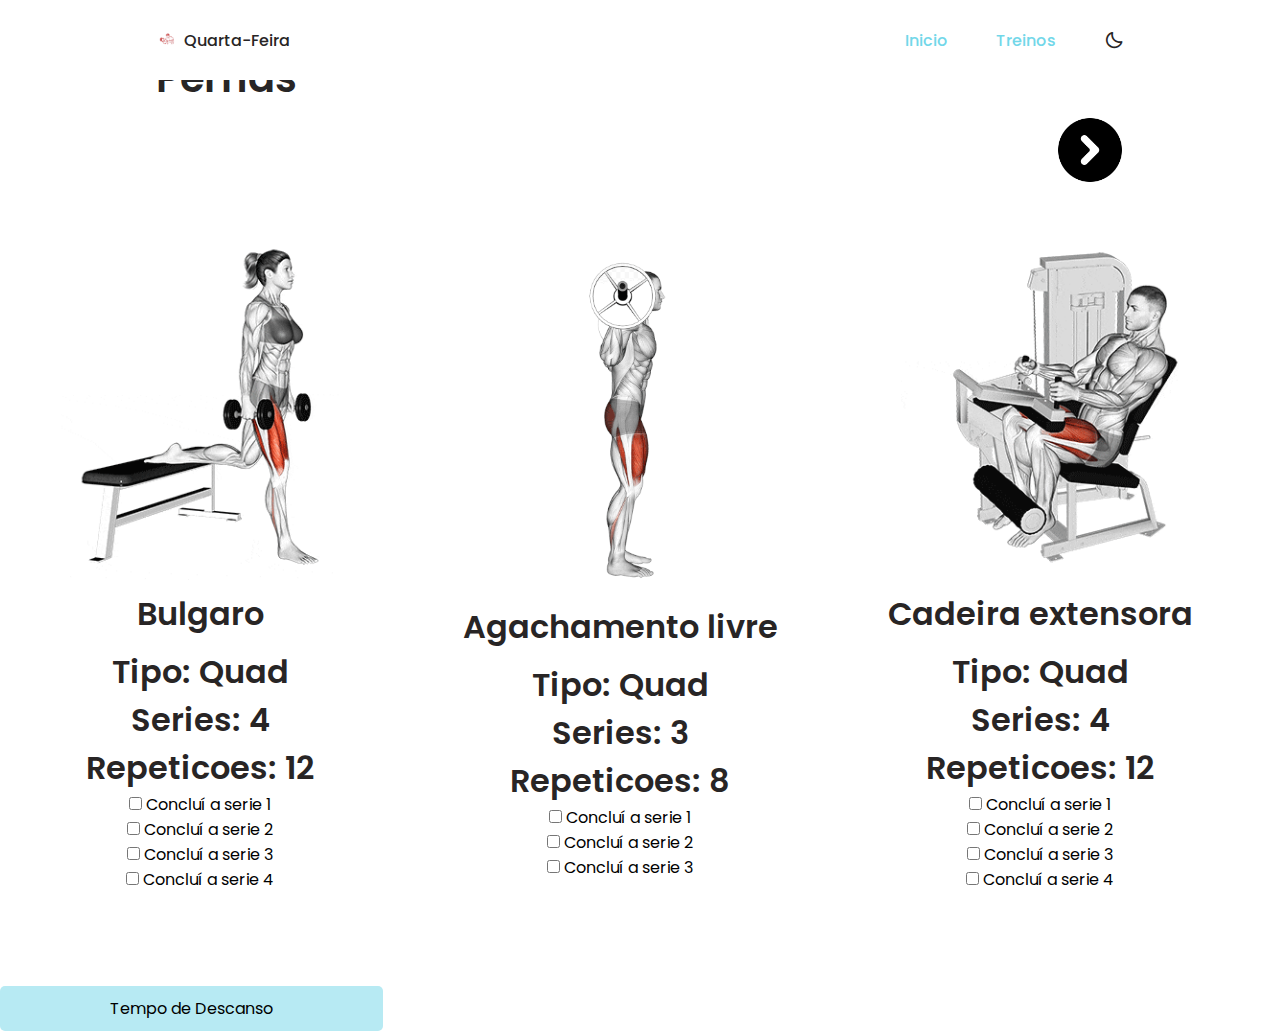
==== commit d0f067c7: "Add files via upload" ====
--- a/Quarta.html
+++ b/Quarta.html
@@ -139,6 +139,20 @@
                     <h1>Series: 4</h1>
                     <h1>Repeticoes: 12</h1>
 
+                    <label for="exercicio2">
+                        <input type="checkbox" id="exercicio1" name="exercicio" value="exercicio1" onchange="resetAndStartTimer()"> <!-- Reinicia o timer e inicia -->
+                        Concluí a serie 1
+                        <br>
+                        <input type="checkbox" id="exercicio2" name="exercicio" value="exercicio2" onchange="resetAndStartTimer()"> <!-- Reinicia o timer e inicia -->
+                        Concluí a serie 2
+                        <br>
+                        <input type="checkbox" id="exercicio3" name="exercicio" value="exercicio3" onchange="resetAndStartTimer()"> <!-- Reinicia o timer e inicia -->
+                        Concluí a serie 3
+                        <br>
+                        <input type="checkbox" id="exercicio3" name="exercicio" value="exercicio3" onchange="resetAndStartTimer()"> <!-- Reinicia o timer e inicia -->
+                        Concluí a serie 4
+                    </label>
+
                 </div>
 
                 <div class="grid-item">
@@ -149,6 +163,17 @@
                     <h1>Series: 3</h1>
                     <h1>Repeticoes: 8</h1>
 
+                    <label for="exercicio2">
+                        <input type="checkbox" id="exercicio1" name="exercicio" value="exercicio1" onchange="resetAndStartTimer()"> <!-- Reinicia o timer e inicia -->
+                        Concluí a serie 1
+                        <br>
+                        <input type="checkbox" id="exercicio2" name="exercicio" value="exercicio2" onchange="resetAndStartTimer()"> <!-- Reinicia o timer e inicia -->
+                        Concluí a serie 2
+                        <br>
+                        <input type="checkbox" id="exercicio3" name="exercicio" value="exercicio3" onchange="resetAndStartTimer()"> <!-- Reinicia o timer e inicia -->
+                        Concluí a serie 3
+                    </label>
+
                 </div>
 
                 <div class="grid-item">
@@ -159,6 +184,20 @@
                     <h1>Series: 4</h1>
                     <h1>Repeticoes: 12</h1>
 
+                    <label for="exercicio2">
+                        <input type="checkbox" id="exercicio1" name="exercicio" value="exercicio1" onchange="resetAndStartTimer()"> <!-- Reinicia o timer e inicia -->
+                        Concluí a serie 1
+                        <br>
+                        <input type="checkbox" id="exercicio2" name="exercicio" value="exercicio2" onchange="resetAndStartTimer()"> <!-- Reinicia o timer e inicia -->
+                        Concluí a serie 2
+                        <br>
+                        <input type="checkbox" id="exercicio3" name="exercicio" value="exercicio3" onchange="resetAndStartTimer()"> <!-- Reinicia o timer e inicia -->
+                        Concluí a serie 3
+                        <br>
+                        <input type="checkbox" id="exercicio3" name="exercicio" value="exercicio3" onchange="resetAndStartTimer()"> <!-- Reinicia o timer e inicia -->
+                        Concluí a serie 4
+                    </label>
+
                 </div>
 
                 <div class="grid-item">
@@ -169,6 +208,17 @@
                     <h1>Series: 3</h1>
                     <h1>Repeticoes: 8</h1>
 
+                    <label for="exercicio2">
+                        <input type="checkbox" id="exercicio1" name="exercicio" value="exercicio1" onchange="resetAndStartTimer()"> <!-- Reinicia o timer e inicia -->
+                        Concluí a serie 1
+                        <br>
+                        <input type="checkbox" id="exercicio2" name="exercicio" value="exercicio2" onchange="resetAndStartTimer()"> <!-- Reinicia o timer e inicia -->
+                        Concluí a serie 2
+                        <br>
+                        <input type="checkbox" id="exercicio3" name="exercicio" value="exercicio3" onchange="resetAndStartTimer()"> <!-- Reinicia o timer e inicia -->
+                        Concluí a serie 3
+                    </label>
+
                 </div>
 
                 <div class="grid-item">
@@ -179,6 +229,14 @@
                     <h1>Series: 2</h1>
                     <h1>Repeticoes: 8</h1>
 
+                    <label for="exercicio2">
+                        <input type="checkbox" id="exercicio1" name="exercicio" value="exercicio1" onchange="resetAndStartTimer()"> <!-- Reinicia o timer e inicia -->
+                        Concluí a serie 1
+                        <br>
+                        <input type="checkbox" id="exercicio2" name="exercicio" value="exercicio2" onchange="resetAndStartTimer()"> <!-- Reinicia o timer e inicia -->
+                        Concluí a serie 2
+                    </label>
+
                 </div>
 
                 <div class="grid-item">
@@ -189,6 +247,20 @@
                     <h1>Series: 4</h1>
                     <h1>Repeticoes: 12</h1>
 
+                    <label for="exercicio2">
+                        <input type="checkbox" id="exercicio1" name="exercicio" value="exercicio1" onchange="resetAndStartTimer()"> <!-- Reinicia o timer e inicia -->
+                        Concluí a serie 1
+                        <br>
+                        <input type="checkbox" id="exercicio2" name="exercicio" value="exercicio2" onchange="resetAndStartTimer()"> <!-- Reinicia o timer e inicia -->
+                        Concluí a serie 2
+                        <br>
+                        <input type="checkbox" id="exercicio3" name="exercicio" value="exercicio3" onchange="resetAndStartTimer()"> <!-- Reinicia o timer e inicia -->
+                        Concluí a serie 3
+                        <br>
+                        <input type="checkbox" id="exercicio3" name="exercicio" value="exercicio3" onchange="resetAndStartTimer()"> <!-- Reinicia o timer e inicia -->
+                        Concluí a serie 4
+                    </label>
+
                 </div>
 
                 <div class="grid-item">
@@ -198,6 +270,17 @@
                     <h1>Tipo: Post</h1>
                     <h1>Series: 3</h1>
                     <h1>Repeticoes: 12</h1>
+
+                    <label for="exercicio2">
+                        <input type="checkbox" id="exercicio1" name="exercicio" value="exercicio1" onchange="resetAndStartTimer()"> <!-- Reinicia o timer e inicia -->
+                        Concluí a serie 1
+                        <br>
+                        <input type="checkbox" id="exercicio2" name="exercicio" value="exercicio2" onchange="resetAndStartTimer()"> <!-- Reinicia o timer e inicia -->
+                        Concluí a serie 2
+                        <br>
+                        <input type="checkbox" id="exercicio3" name="exercicio" value="exercicio3" onchange="resetAndStartTimer()"> <!-- Reinicia o timer e inicia -->
+                        Concluí a serie 3
+                    </label>
 
                 </div>
 
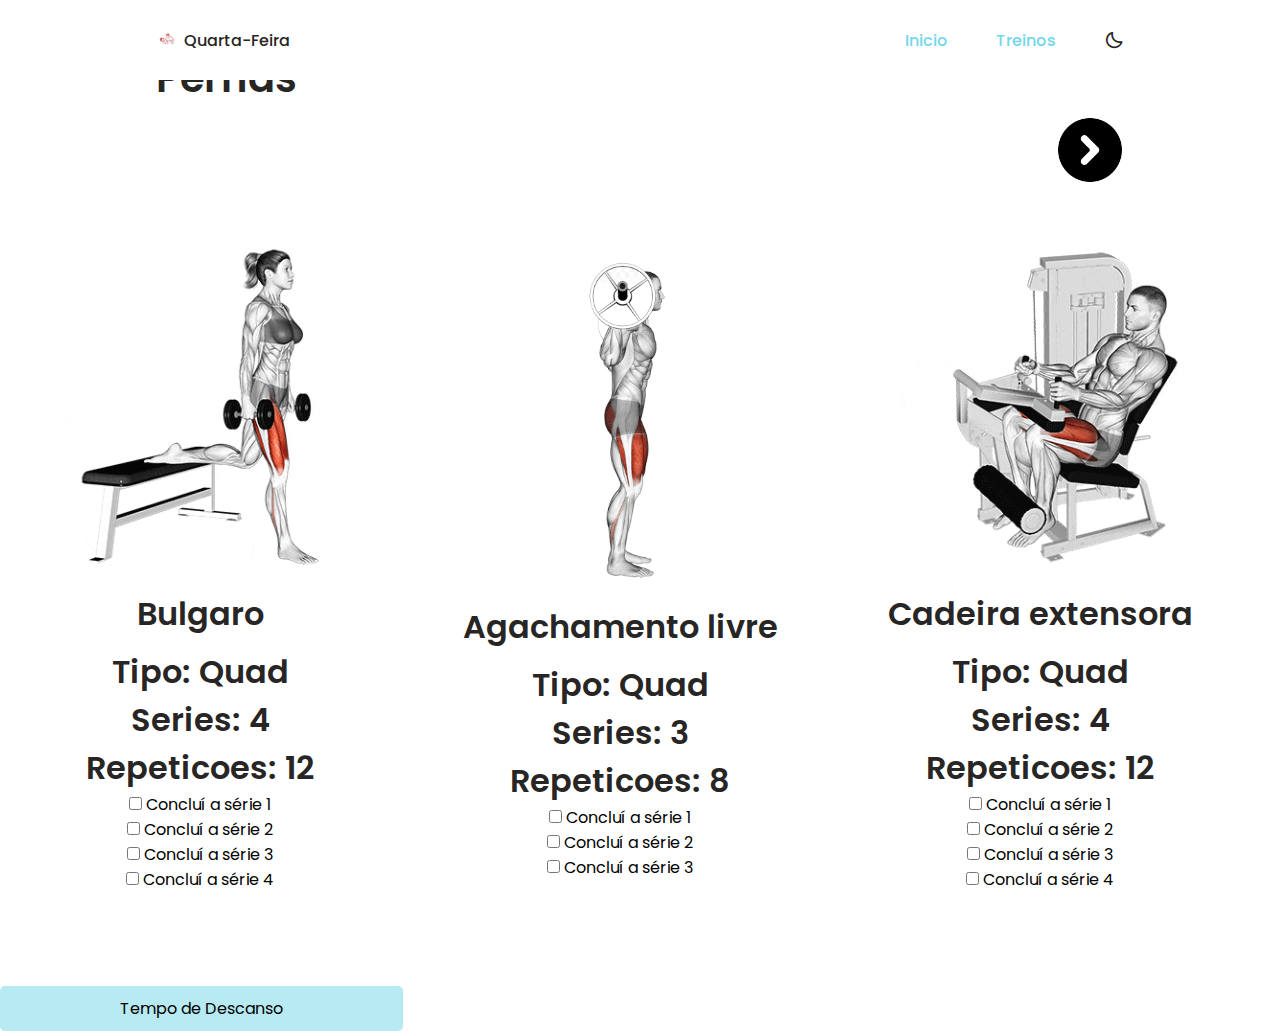
==== commit 7b5064e3: "Add files via upload" ====
--- a/Quarta.html
+++ b/Quarta.html
@@ -139,19 +139,17 @@
                     <h1>Series: 4</h1>
                     <h1>Repeticoes: 12</h1>
 
-                    <label for="exercicio2">
-                        <input type="checkbox" id="exercicio1" name="exercicio" value="exercicio1" onchange="resetAndStartTimer()"> <!-- Reinicia o timer e inicia -->
-                        Concluí a serie 1
-                        <br>
-                        <input type="checkbox" id="exercicio2" name="exercicio" value="exercicio2" onchange="resetAndStartTimer()"> <!-- Reinicia o timer e inicia -->
-                        Concluí a serie 2
-                        <br>
-                        <input type="checkbox" id="exercicio3" name="exercicio" value="exercicio3" onchange="resetAndStartTimer()"> <!-- Reinicia o timer e inicia -->
-                        Concluí a serie 3
-                        <br>
-                        <input type="checkbox" id="exercicio3" name="exercicio" value="exercicio3" onchange="resetAndStartTimer()"> <!-- Reinicia o timer e inicia -->
-                        Concluí a serie 4
-                    </label>
+                    <div>
+                    
+                        <input type="checkbox" class="checkbox" id="box-input1" onclick="startTimer()"> Concluí a série 1
+                        <br>
+                        <input type="checkbox" class="checkbox" id="box-input2" onclick="startTimer()"> Concluí a série 2
+                        <br>
+                        <input type="checkbox" class="checkbox" id="box-input3" onclick="startTimer()"> Concluí a série 3
+                        <br>
+                        <input type="checkbox" class="checkbox" id="box-input4" onclick="startTimer()"> Concluí a série 4
+                        <br>
+                    </div>
 
                 </div>
 
@@ -163,16 +161,16 @@
                     <h1>Series: 3</h1>
                     <h1>Repeticoes: 8</h1>
 
-                    <label for="exercicio2">
-                        <input type="checkbox" id="exercicio1" name="exercicio" value="exercicio1" onchange="resetAndStartTimer()"> <!-- Reinicia o timer e inicia -->
-                        Concluí a serie 1
-                        <br>
-                        <input type="checkbox" id="exercicio2" name="exercicio" value="exercicio2" onchange="resetAndStartTimer()"> <!-- Reinicia o timer e inicia -->
-                        Concluí a serie 2
-                        <br>
-                        <input type="checkbox" id="exercicio3" name="exercicio" value="exercicio3" onchange="resetAndStartTimer()"> <!-- Reinicia o timer e inicia -->
-                        Concluí a serie 3
-                    </label>
+                    <div>
+                    
+                        <input type="checkbox" class="checkbox" id="box-input5" onclick="startTimer()"> Concluí a série 1
+                        <br>
+                        <input type="checkbox" class="checkbox" id="box-input6" onclick="startTimer()"> Concluí a série 2
+                        <br>
+                        <input type="checkbox" class="checkbox" id="box-input7" onclick="startTimer()"> Concluí a série 3
+                        <br>
+
+                    </div>
 
                 </div>
 
@@ -184,19 +182,17 @@
                     <h1>Series: 4</h1>
                     <h1>Repeticoes: 12</h1>
 
-                    <label for="exercicio2">
-                        <input type="checkbox" id="exercicio1" name="exercicio" value="exercicio1" onchange="resetAndStartTimer()"> <!-- Reinicia o timer e inicia -->
-                        Concluí a serie 1
-                        <br>
-                        <input type="checkbox" id="exercicio2" name="exercicio" value="exercicio2" onchange="resetAndStartTimer()"> <!-- Reinicia o timer e inicia -->
-                        Concluí a serie 2
-                        <br>
-                        <input type="checkbox" id="exercicio3" name="exercicio" value="exercicio3" onchange="resetAndStartTimer()"> <!-- Reinicia o timer e inicia -->
-                        Concluí a serie 3
-                        <br>
-                        <input type="checkbox" id="exercicio3" name="exercicio" value="exercicio3" onchange="resetAndStartTimer()"> <!-- Reinicia o timer e inicia -->
-                        Concluí a serie 4
-                    </label>
+                    <div>
+                    
+                        <input type="checkbox" class="checkbox" id="box-input8" onclick="startTimer()"> Concluí a série 1
+                        <br>
+                        <input type="checkbox" class="checkbox" id="box-input9" onclick="startTimer()"> Concluí a série 2
+                        <br>
+                        <input type="checkbox" class="checkbox" id="box-input10" onclick="startTimer()"> Concluí a série 3
+                        <br>
+                        <input type="checkbox" class="checkbox" id="box-input11" onclick="startTimer()"> Concluí a série 4
+                        <br>
+                    </div>
 
                 </div>
 
@@ -208,16 +204,16 @@
                     <h1>Series: 3</h1>
                     <h1>Repeticoes: 8</h1>
 
-                    <label for="exercicio2">
-                        <input type="checkbox" id="exercicio1" name="exercicio" value="exercicio1" onchange="resetAndStartTimer()"> <!-- Reinicia o timer e inicia -->
-                        Concluí a serie 1
-                        <br>
-                        <input type="checkbox" id="exercicio2" name="exercicio" value="exercicio2" onchange="resetAndStartTimer()"> <!-- Reinicia o timer e inicia -->
-                        Concluí a serie 2
-                        <br>
-                        <input type="checkbox" id="exercicio3" name="exercicio" value="exercicio3" onchange="resetAndStartTimer()"> <!-- Reinicia o timer e inicia -->
-                        Concluí a serie 3
-                    </label>
+                    <div>
+                    
+                        <input type="checkbox" class="checkbox" id="box-input12" onclick="startTimer()"> Concluí a série 1
+                        <br>
+                        <input type="checkbox" class="checkbox" id="box-input13" onclick="startTimer()"> Concluí a série 2
+                        <br>
+                        <input type="checkbox" class="checkbox" id="box-input14" onclick="startTimer()"> Concluí a série 3
+                        <br>
+ 
+                    </div>
 
                 </div>
 
@@ -229,13 +225,13 @@
                     <h1>Series: 2</h1>
                     <h1>Repeticoes: 8</h1>
 
-                    <label for="exercicio2">
-                        <input type="checkbox" id="exercicio1" name="exercicio" value="exercicio1" onchange="resetAndStartTimer()"> <!-- Reinicia o timer e inicia -->
-                        Concluí a serie 1
-                        <br>
-                        <input type="checkbox" id="exercicio2" name="exercicio" value="exercicio2" onchange="resetAndStartTimer()"> <!-- Reinicia o timer e inicia -->
-                        Concluí a serie 2
-                    </label>
+                    <div>
+                    
+                        <input type="checkbox" class="checkbox" id="box-input15" onclick="startTimer()"> Concluí a série 1
+                        <br>
+                        <input type="checkbox" class="checkbox" id="box-input16" onclick="startTimer()"> Concluí a série 2
+                        <br>
+                    </div>
 
                 </div>
 
@@ -246,20 +242,17 @@
                     <h1>Tipo: Post</h1>
                     <h1>Series: 4</h1>
                     <h1>Repeticoes: 12</h1>
-
-                    <label for="exercicio2">
-                        <input type="checkbox" id="exercicio1" name="exercicio" value="exercicio1" onchange="resetAndStartTimer()"> <!-- Reinicia o timer e inicia -->
-                        Concluí a serie 1
-                        <br>
-                        <input type="checkbox" id="exercicio2" name="exercicio" value="exercicio2" onchange="resetAndStartTimer()"> <!-- Reinicia o timer e inicia -->
-                        Concluí a serie 2
-                        <br>
-                        <input type="checkbox" id="exercicio3" name="exercicio" value="exercicio3" onchange="resetAndStartTimer()"> <!-- Reinicia o timer e inicia -->
-                        Concluí a serie 3
-                        <br>
-                        <input type="checkbox" id="exercicio3" name="exercicio" value="exercicio3" onchange="resetAndStartTimer()"> <!-- Reinicia o timer e inicia -->
-                        Concluí a serie 4
-                    </label>
+                    <div>
+                    
+                        <input type="checkbox" class="checkbox" id="box-input17" onclick="startTimer()"> Concluí a série 1
+                        <br>
+                        <input type="checkbox" class="checkbox" id="box-input18" onclick="startTimer()"> Concluí a série 2
+                        <br>
+                        <input type="checkbox" class="checkbox" id="box-input19" onclick="startTimer()"> Concluí a série 3
+                        <br>
+                        <input type="checkbox" class="checkbox" id="box-input20" onclick="startTimer()"> Concluí a série 4
+                        <br>
+                    </div>
 
                 </div>
 
@@ -271,16 +264,15 @@
                     <h1>Series: 3</h1>
                     <h1>Repeticoes: 12</h1>
 
-                    <label for="exercicio2">
-                        <input type="checkbox" id="exercicio1" name="exercicio" value="exercicio1" onchange="resetAndStartTimer()"> <!-- Reinicia o timer e inicia -->
-                        Concluí a serie 1
-                        <br>
-                        <input type="checkbox" id="exercicio2" name="exercicio" value="exercicio2" onchange="resetAndStartTimer()"> <!-- Reinicia o timer e inicia -->
-                        Concluí a serie 2
-                        <br>
-                        <input type="checkbox" id="exercicio3" name="exercicio" value="exercicio3" onchange="resetAndStartTimer()"> <!-- Reinicia o timer e inicia -->
-                        Concluí a serie 3
-                    </label>
+                    <div>
+                    
+                        <input type="checkbox" class="checkbox" id="box-input21" onclick="startTimer()"> Concluí a série 1
+                        <br>
+                        <input type="checkbox" class="checkbox" id="box-input22" onclick="startTimer()"> Concluí a série 2
+                        <br>
+                        <input type="checkbox" class="checkbox" id="box-input23" onclick="startTimer()"> Concluí a série 3
+                        <br>
+                    </div>
 
                 </div>
 
@@ -297,7 +289,7 @@
         <p>Descanso: <span id="timer">02:00</span></p>
         <button id="play-btn" onclick="startTimer()">Play</button>
         <button id="stop-btn" onclick="stopTimer()">Stop</button>
-        <button id="reset-btn" onclick="resetTimer()">Zerar</button>
+        <button id="reset-button" onclick="resetTimer()">Resetar boxs</button>
       </div>
 
     <!--=============== SCROLL REVEAL ===============-->
--- a/css/styles1.css
+++ b/css/styles1.css
@@ -885,7 +885,7 @@
 button {
   margin-top: 10px;
   border-radius: 5px;
-  padding: 10px 110px;
+  padding: 10px 120px;
   background-color: #b7eaf3;
   color: rgb(0, 0, 0);
   border: none;
